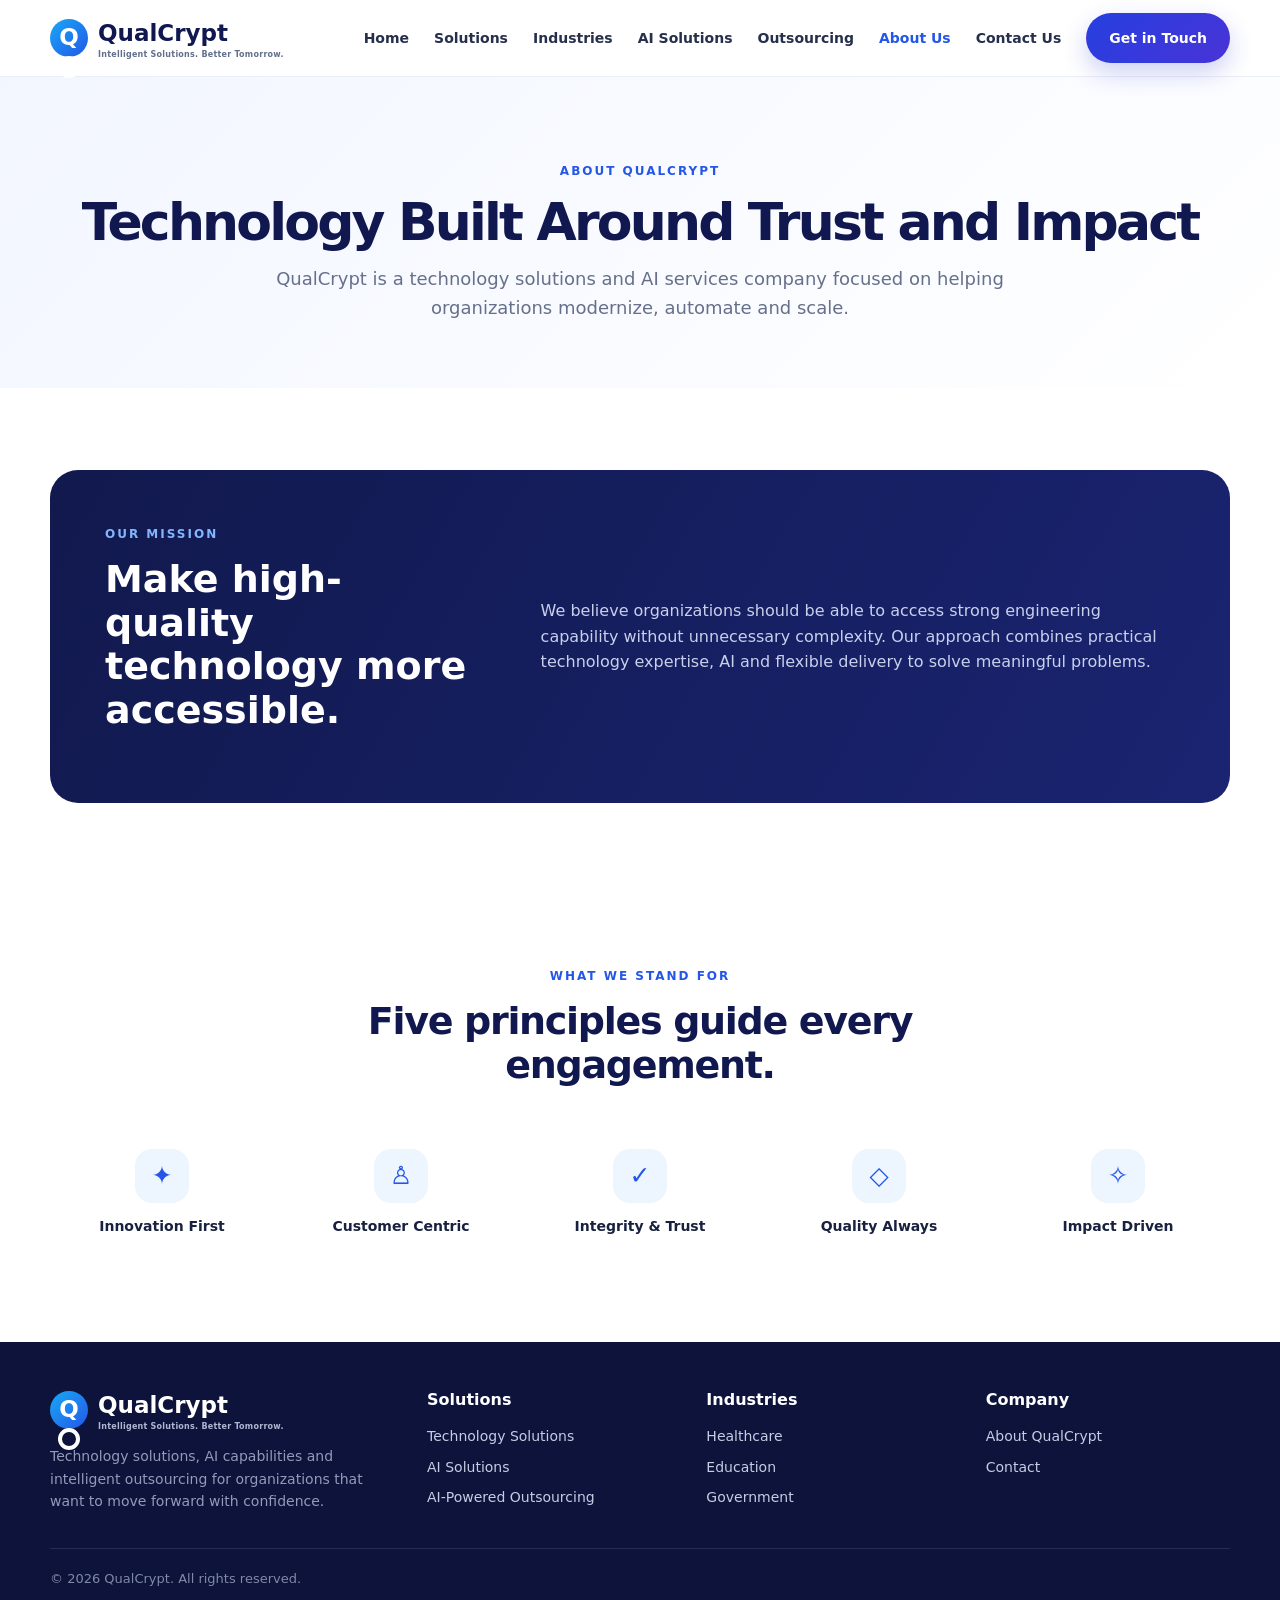
==== about.html @ 60a26aa1 "Initial commit: Add Qualcrypt website files Generated with [Devin](https://devin.ai)  Co-Authored-By" ====
<!doctype html>
<html lang="en"><head><meta charset="utf-8"><meta name="viewport" content="width=device-width,initial-scale=1">
<title>About Us | QualCrypt</title><meta name="description" content="QualCrypt delivers technology, AI and intelligent outsourcing solutions for Healthcare, Education and Government.">
<link rel="icon" href="assets/favicon.svg" type="image/svg+xml">
<meta property="og:title" content="About | QualCrypt">
<meta property="og:description" content="AI-powered technology solutions and intelligent outsourcing for Healthcare, Education and Government.">
<meta property="og:type" content="website">
<link rel="stylesheet" href="assets/styles.css"></head><body>
<header>
 <div class="container nav">
  <a class="logo" href="index.html"><span class="logo-mark">Q</span><span>QualCrypt<small>Intelligent Solutions. Better Tomorrow.</small></span></a>
  <button class="menu" aria-label="Menu">☰</button>
  <nav class="nav-links">
   <a class="" href="index.html">Home</a>
   <a class="" href="solutions.html">Solutions</a>
   <a class="" href="industries.html">Industries</a>
   <a class="" href="ai-solutions.html">AI Solutions</a>
   <a class="" href="outsourcing.html">Outsourcing</a>
   <a class="active" href="about.html">About Us</a>
   <a class="" href="contact.html">Contact Us</a>
   <a class="btn btn-primary" href="contact.html">Get in Touch</a>
  </nav>
 </div>
</header>

<main><section class="page-hero"><div class="container"><div class="eyebrow">About QualCrypt</div><h1>Technology Built Around Trust and Impact</h1><p>QualCrypt is a technology solutions and AI services company focused on helping organizations modernize, automate and scale.</p></div></section>
<section><div class="container"><div class="dark-band"><div class="dark-grid"><div><div class="eyebrow" style="color:#83b6ff">Our Mission</div><h2>Make high-quality technology more accessible.</h2></div><div><p>We believe organizations should be able to access strong engineering capability without unnecessary complexity. Our approach combines practical technology expertise, AI and flexible delivery to solve meaningful problems.</p></div></div></div></div></section>
<section><div class="container"><div class="section-head"><div class="eyebrow">What We Stand For</div><h2>Five principles guide every engagement.</h2></div><div class="value-row"><div class="value"><div class="icon">✦</div><h4>Innovation First</h4></div><div class="value"><div class="icon">♙</div><h4>Customer Centric</h4></div><div class="value"><div class="icon">✓</div><h4>Integrity & Trust</h4></div><div class="value"><div class="icon">◇</div><h4>Quality Always</h4></div><div class="value"><div class="icon">✧</div><h4>Impact Driven</h4></div></div></div></section></main>

<footer>
 <div class="container">
  <div class="footer-grid">
   <div class="footer-brand"><a class="logo" href="index.html" style="color:#fff"><span class="logo-mark">Q</span><span>QualCrypt<small style="color:#aeb7d2">Intelligent Solutions. Better Tomorrow.</small></span></a><p>Technology solutions, AI capabilities and intelligent outsourcing for organizations that want to move forward with confidence.</p></div>
   <div><div class="footer-title">Solutions</div><div class="footer-links"><a href="solutions.html">Technology Solutions</a><a href="ai-solutions.html">AI Solutions</a><a href="outsourcing.html">AI-Powered Outsourcing</a></div></div>
   <div><div class="footer-title">Industries</div><div class="footer-links"><a href="industries.html#healthcare">Healthcare</a><a href="industries.html#education">Education</a><a href="industries.html#government">Government</a></div></div>
   <div><div class="footer-title">Company</div><div class="footer-links"><a href="about.html">About QualCrypt</a><a href="contact.html">Contact</a></div></div>
  </div>
  <div class="copyright">© <span id="year"></span> QualCrypt. All rights reserved.</div>
 </div>
</footer>
<script src="assets/script.js"></script></body></html>
---- assets/styles.css ----
:root{
  --navy:#10184f; --blue:#2456e8; --cyan:#18a9f5; --purple:#6547e8;
  --text:#18213f; --muted:#66708a; --bg:#f7f9fd; --white:#fff;
  --border:#e6eaf3; --shadow:0 18px 50px rgba(26,42,90,.10);
  --radius:22px; --max:1180px;
}
*{box-sizing:border-box;margin:0;padding:0}
html{scroll-behavior:smooth}
body{font-family:Inter,ui-sans-serif,system-ui,-apple-system,BlinkMacSystemFont,"Segoe UI",sans-serif;color:var(--text);background:var(--white);line-height:1.6}
a{text-decoration:none;color:inherit}
img{max-width:100%;display:block}
.container{width:min(var(--max),calc(100% - 40px));margin:auto}
header{position:sticky;top:0;z-index:50;background:rgba(255,255,255,.92);backdrop-filter:blur(18px);border-bottom:1px solid rgba(230,234,243,.8)}
.nav{height:76px;display:flex;align-items:center;justify-content:space-between;gap:25px}
.logo{display:flex;align-items:center;gap:10px;font-weight:800;font-size:23px;color:var(--navy)}
.logo-mark{width:38px;height:38px;border-radius:50%;background:linear-gradient(135deg,var(--cyan),var(--blue));position:relative;display:grid;place-items:center;color:white;font-weight:900}
.logo-mark:after{content:"";width:14px;height:14px;border:4px solid white;border-radius:50%;display:block}
.logo small{display:block;font-size:8px;letter-spacing:.25px;color:#63708b;font-weight:600;margin-top:-3px}
.nav-links{display:flex;align-items:center;gap:25px;font-size:14px;font-weight:600;color:#26304d}
.nav-links a:hover,.nav-links a.active{color:var(--blue)}
.menu{display:none;background:none;border:0;font-size:25px}
.btn{display:inline-flex;align-items:center;justify-content:center;gap:9px;padding:13px 22px;border-radius:999px;border:1px solid transparent;font-weight:700;font-size:14px;cursor:pointer;transition:.2s}
.btn-primary{color:#fff;background:linear-gradient(135deg,#263fdf,#4933d7);box-shadow:0 10px 24px rgba(47,63,210,.24)}
.btn-primary:hover{transform:translateY(-2px)}
.btn-outline{color:var(--blue);border-color:#5a76ee;background:white}
.hero{background:radial-gradient(circle at 75% 45%,#eef1ff 0,#f8faff 30%,#fff 68%);padding:95px 0 80px;overflow:hidden}
.hero-grid{display:grid;grid-template-columns:1.05fr .95fr;align-items:center;gap:50px}
.eyebrow{font-size:12px;letter-spacing:2px;text-transform:uppercase;color:var(--blue);font-weight:800;margin-bottom:14px}
h1{font-size:clamp(42px,5vw,66px);line-height:1.06;letter-spacing:-2.8px;color:var(--navy);margin-bottom:22px}
.gradient-text{background:linear-gradient(90deg,#5335db,#1e78e8);-webkit-background-clip:text;background-clip:text;color:transparent}
.hero p{font-size:18px;color:#59637b;max-width:620px;margin-bottom:30px}
.actions{display:flex;gap:12px;flex-wrap:wrap}
.ai-visual{height:430px;position:relative;display:grid;place-items:center}
.ai-orbit{position:absolute;border:1px solid #b9d7ff;border-radius:50%;width:330px;height:330px;box-shadow:0 0 80px rgba(66,121,255,.15)}
.ai-orbit:before,.ai-orbit:after{content:"";position:absolute;border:1px solid #d6d0ff;border-radius:50%}
.ai-orbit:before{inset:28px}.ai-orbit:after{inset:62px}
.ai-core{width:125px;height:125px;border-radius:27px;background:linear-gradient(145deg,#3d63f3,#6944e9);display:grid;place-items:center;color:#fff;font-size:40px;font-weight:900;box-shadow:0 25px 70px rgba(53,73,226,.4);z-index:2}
.orb{position:absolute;width:72px;height:72px;border-radius:50%;background:white;box-shadow:var(--shadow);display:grid;place-items:center;font-size:27px}
.orb.one{top:40px;right:70px}.orb.two{bottom:50px;right:30px}.orb.three{bottom:42px;left:35px}.orb.four{top:70px;left:35px}
section{padding:82px 0}
.section-head{text-align:center;max-width:760px;margin:0 auto 40px}
.section-head h2{font-size:38px;line-height:1.15;color:var(--navy);letter-spacing:-1.3px;margin-bottom:12px}
.section-head p{color:var(--muted)}
.cards{display:grid;grid-template-columns:repeat(3,1fr);gap:22px}
.card{background:#fff;border:1px solid var(--border);border-radius:var(--radius);padding:30px;box-shadow:0 8px 30px rgba(32,52,100,.05);transition:.2s}
.card:hover{transform:translateY(-4px);box-shadow:var(--shadow)}
.icon{width:54px;height:54px;border-radius:17px;display:grid;place-items:center;font-size:25px;margin-bottom:22px;background:#edf5ff;color:var(--blue)}
.card h3{font-size:21px;margin-bottom:9px;color:var(--navy)}.card p{color:var(--muted);font-size:15px}
.link{display:inline-flex;color:var(--blue);font-weight:700;font-size:14px;margin-top:20px}
.dark-band{background:linear-gradient(120deg,#11194d,#1a2471);color:white;border-radius:28px;padding:55px}
.dark-grid{display:grid;grid-template-columns:.9fr 1.5fr;gap:55px;align-items:center}
.dark-band h2{font-size:38px;line-height:1.15;margin:8px 0 15px}.dark-band p{color:#c8d0ec}
.feature-grid{display:grid;grid-template-columns:repeat(2,1fr);gap:26px}
.feature{display:flex;gap:15px}.feature .icon{flex:none;background:rgba(115,133,255,.15);color:#9bb5ff;margin:0}.feature h3{font-size:17px;margin-bottom:4px}.feature p{font-size:14px}
.values{background:var(--bg)}.value-row{display:grid;grid-template-columns:repeat(5,1fr);gap:15px;text-align:center}
.value{padding:22px 12px}.value .icon{margin:0 auto 12px}.value h4{font-size:14px}
.page-hero{padding:85px 0 65px;background:linear-gradient(135deg,#f2f6ff,#fff);text-align:center}.page-hero h1{font-size:52px;margin-bottom:15px}.page-hero p{max-width:760px;margin:auto;color:var(--muted);font-size:18px}
.service-grid{display:grid;grid-template-columns:repeat(2,1fr);gap:24px}
.service-card{padding:35px;border:1px solid var(--border);border-radius:24px;background:#fff}.service-card h3{font-size:24px;color:var(--navy);margin:15px 0 8px}.service-card ul{margin:18px 0 0 18px;color:var(--muted)}.service-card li{margin:7px 0}
.contact{display:grid;grid-template-columns:.9fr 1.1fr;gap:40px}.contact-info{background:linear-gradient(135deg,#11194d,#2838a0);color:#fff;border-radius:28px;padding:42px}.contact-info p{color:#ccd4f1;margin:14px 0 28px}.contact-form{padding:10px}.field{margin-bottom:16px}.field label{display:block;font-weight:700;font-size:14px;margin-bottom:6px}.field input,.field textarea,.field select{width:100%;border:1px solid #dce2ee;border-radius:12px;padding:13px 14px;font:inherit;outline:none}.field textarea{min-height:130px;resize:vertical}.field input:focus,.field textarea:focus{border-color:#6680ef;box-shadow:0 0 0 3px #e9edff}
footer{background:#0d133b;color:#c5cce4;padding:45px 0 25px}.footer-grid{display:grid;grid-template-columns:1.4fr 1fr 1fr 1fr;gap:35px}.footer-brand p{max-width:330px;margin-top:12px;color:#929bb8;font-size:14px}.footer-title{color:#fff;font-weight:800;margin-bottom:13px}.footer-links{display:grid;gap:8px;font-size:14px}.footer-links a:hover{color:#fff}.copyright{border-top:1px solid rgba(255,255,255,.1);margin-top:35px;padding-top:20px;font-size:13px;color:#7f89a8}
.badge{display:inline-block;padding:6px 11px;border-radius:999px;background:#eef3ff;color:var(--blue);font-size:12px;font-weight:800}
@media(max-width:900px){.nav-links{display:none}.menu{display:block}.hero-grid,.dark-grid,.contact{grid-template-columns:1fr}.ai-visual{height:350px}.cards{grid-template-columns:1fr}.service-grid{grid-template-columns:1fr}.value-row{grid-template-columns:repeat(2,1fr)}.footer-grid{grid-template-columns:1fr 1fr}}
@media(max-width:560px){.container{width:min(var(--max),calc(100% - 28px))}.nav{height:68px}.logo{font-size:20px}.hero{padding:65px 0}.hero p{font-size:16px}h1{font-size:40px;letter-spacing:-1.8px}.section-head h2{font-size:30px}.dark-band{padding:32px 24px}.feature-grid{grid-template-columns:1fr}.page-hero h1{font-size:40px}.footer-grid{grid-template-columns:1fr}}

.nav-links.open{display:flex;position:absolute;top:68px;left:14px;right:14px;background:#fff;padding:18px;border:1px solid var(--border);border-radius:18px;box-shadow:var(--shadow);flex-direction:column;align-items:stretch}
.nav-links.open .btn{text-align:center}
@media(min-width:901px){.nav-links.open{display:flex}}
::selection{background:#dfe7ff;color:#151d52}
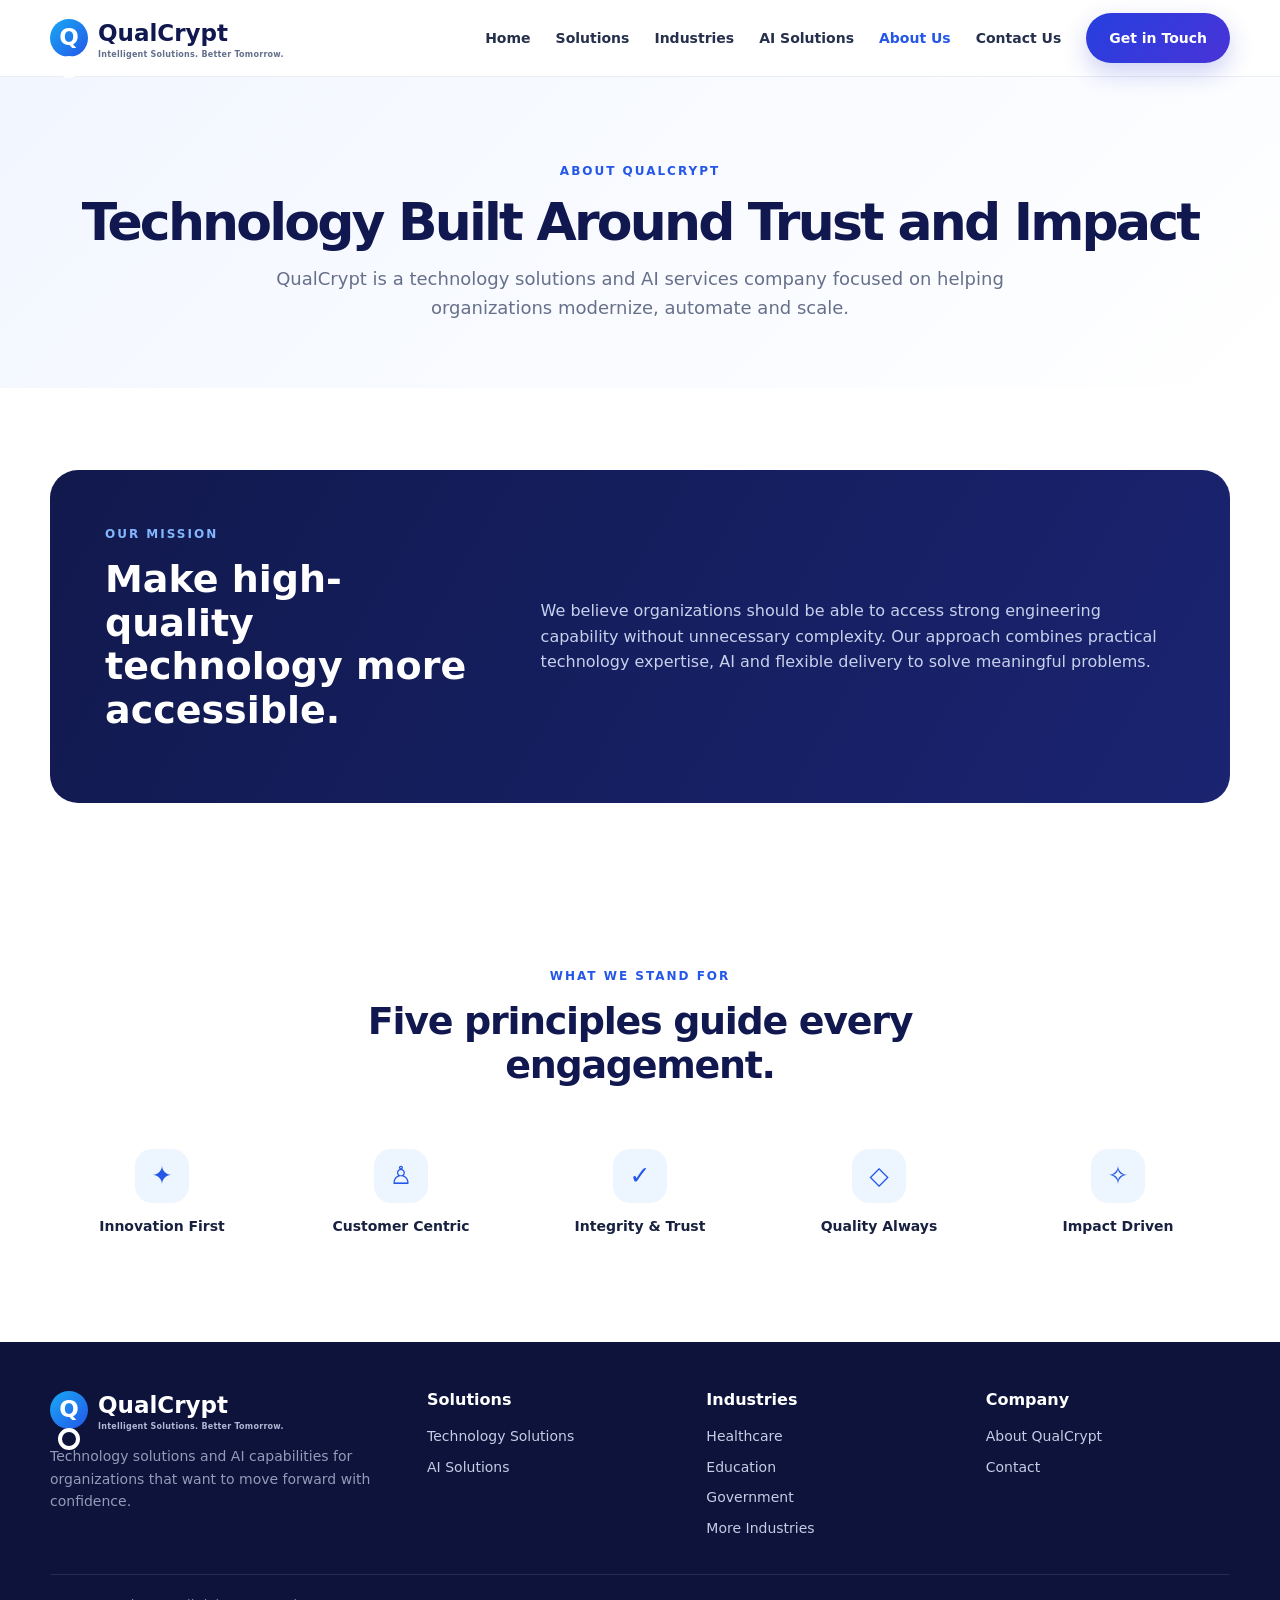
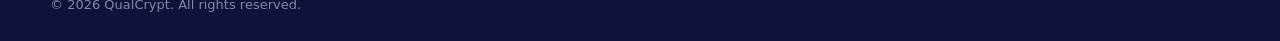
==== commit 04ab7cba: "Remove outsourcing references and expand industry scope - Remove all 'outsourcing' terminology from " ====
--- a/about.html
+++ b/about.html
@@ -1,9 +1,9 @@
 <!doctype html>
 <html lang="en"><head><meta charset="utf-8"><meta name="viewport" content="width=device-width,initial-scale=1">
-<title>About Us | QualCrypt</title><meta name="description" content="QualCrypt delivers technology, AI and intelligent outsourcing solutions for Healthcare, Education and Government.">
+<title>About Us | QualCrypt</title><meta name="description" content="QualCrypt delivers technology and AI solutions for organizations across all industries.">
 <link rel="icon" href="assets/favicon.svg" type="image/svg+xml">
 <meta property="og:title" content="About | QualCrypt">
-<meta property="og:description" content="AI-powered technology solutions and intelligent outsourcing for Healthcare, Education and Government.">
+<meta property="og:description" content="AI-powered technology solutions for organizations across all industries.">
 <meta property="og:type" content="website">
 <link rel="stylesheet" href="assets/styles.css"></head><body>
 <header>
@@ -15,7 +15,6 @@
    <a class="" href="solutions.html">Solutions</a>
    <a class="" href="industries.html">Industries</a>
    <a class="" href="ai-solutions.html">AI Solutions</a>
-   <a class="" href="outsourcing.html">Outsourcing</a>
    <a class="active" href="about.html">About Us</a>
    <a class="" href="contact.html">Contact Us</a>
    <a class="btn btn-primary" href="contact.html">Get in Touch</a>
@@ -30,9 +29,9 @@
 <footer>
  <div class="container">
   <div class="footer-grid">
-   <div class="footer-brand"><a class="logo" href="index.html" style="color:#fff"><span class="logo-mark">Q</span><span>QualCrypt<small style="color:#aeb7d2">Intelligent Solutions. Better Tomorrow.</small></span></a><p>Technology solutions, AI capabilities and intelligent outsourcing for organizations that want to move forward with confidence.</p></div>
-   <div><div class="footer-title">Solutions</div><div class="footer-links"><a href="solutions.html">Technology Solutions</a><a href="ai-solutions.html">AI Solutions</a><a href="outsourcing.html">AI-Powered Outsourcing</a></div></div>
-   <div><div class="footer-title">Industries</div><div class="footer-links"><a href="industries.html#healthcare">Healthcare</a><a href="industries.html#education">Education</a><a href="industries.html#government">Government</a></div></div>
+   <div class="footer-brand"><a class="logo" href="index.html" style="color:#fff"><span class="logo-mark">Q</span><span>QualCrypt<small style="color:#aeb7d2">Intelligent Solutions. Better Tomorrow.</small></span></a><p>Technology solutions and AI capabilities for organizations that want to move forward with confidence.</p></div>
+   <div><div class="footer-title">Solutions</div><div class="footer-links"><a href="solutions.html">Technology Solutions</a><a href="ai-solutions.html">AI Solutions</a></div></div>
+   <div><div class="footer-title">Industries</div><div class="footer-links"><a href="industries.html#healthcare">Healthcare</a><a href="industries.html#education">Education</a><a href="industries.html#government">Government</a><a href="industries.html">More Industries</a></div></div>
    <div><div class="footer-title">Company</div><div class="footer-links"><a href="about.html">About QualCrypt</a><a href="contact.html">Contact</a></div></div>
   </div>
   <div class="copyright">© <span id="year"></span> QualCrypt. All rights reserved.</div>
